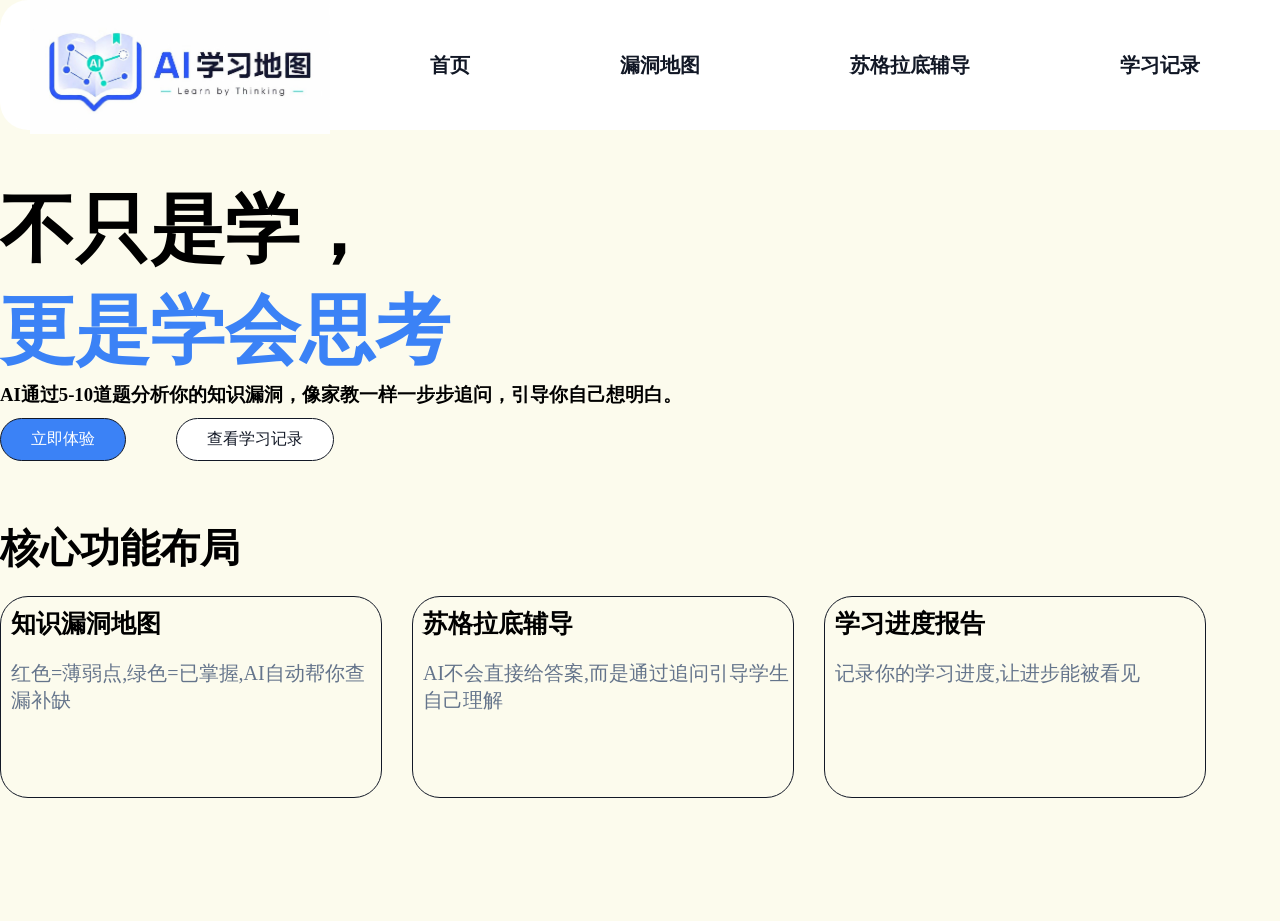
==== templates/index.html @ eb7ebf6b "初始提交: AI学习网站项目" ====
<!DOCTYPE html>
<html>
	<head>
		<meta charset="utf-8">
		<title>ai学习网站</title>
		<link rel="stylesheet" href="/static/style.css" />
	</head>
	<body>
		<div class="title_main">
			<img src="/static/img/logo2.jpg" alt="logo" />
			<div class="title_a">
				<a href="#">首页</a>
				<a href="#">漏洞地图</a>
				<a href="#">苏格拉底辅导</a>
				<a href="#">学习记录</a>
			</div>
		</div>
		<div class="main">
			<p id="up">不只是学，</p>
			<p id="down">更是学会思考</p>
			<h3>AI通过5-10道题分析你的知识漏洞，像家教一样一步步追问，引导你自己想明白。</h3>
			<div class="button1">
				<a href="#">立即体验</a>
			</div>
			<div class="button2">
				<a href="#">查看学习记录</a>
			</div>
			<div class="index">
				<p class="buju">核心功能布局</p>
				<div class="all">
					<div class="Vulnerability_Map">
						<p class="title">知识漏洞地图</p>
						<p class="text">红色=薄弱点,绿色=已掌握,AI自动帮你查漏补缺</p>
					</div>
					<div class="Socrates">
						<p class="title">苏格拉底辅导</p>
						<p class="text">AI不会直接给答案,而是通过追问引导学生自己理解</p>
					</div>
					<div class="Study_Record">
						<p class="title">学习进度报告</p>
						<p class="text">记录你的学习进度,让进步能被看见</p>
				</div>
			</div>
		</div>
	</body>
</html>
---- static/style.css ----
*{
	margin: 0;
	padding: 0;
	background-color: #fcfbed;
}
.title_main{
	width: 1280px;
	height: 80px;
	background-color: #FFFFFF;
	margin: 0 auto;
	padding: 25px 30px;
	border-radius: 28px;
	display: flex;
	align-items: center;
	justify-content: flex-start;
	gap: 100px;
}
.title_main img{
	width: 300px;
	height: auto;
}
.title_a{
	background-color: #FFFFFF;
	padding: 10px 0;
	display: flex;
	gap: 150px;
}
.title_a a{
	text-decoration: none;
	color: #121826;
	font-weight: bold;
	font-size: 20px;
	background-color: #FFFFFF;
}
.title_a a:hover{color: #3b82f6;}
.main{
	margin: 0 auto;
	width: 1280px;
	padding: 50px 0;
}
#up{
	font-weight: bold;
	font-size: 75px;
}
#down{
	font-weight: bold;
	font-size: 75px;
	color: #3b82f6;
}
}
.main h3{
	font-size: 20px;
	color: #64748B;
}
.button1{
	float: left;
	margin: 10px 50px 10px 0;
}
.button2{
	padding: 10px 0;
}
.button1 a{
	text-decoration: none;
	color: white;
	background-color: #3b82f6;
	display: inline-block;
	padding: 10px 30px;
	border-radius: 28px;
	border: 1px solid #121826;
}
.button2 a{
	text-decoration: none;
	color: #121826;
	background-color: white;
	display: inline-block;
	padding: 10px 30px;
	border-radius: 28px;
	border: 1px solid #121826;
}
.index{
	margin: 0 auto;
	width: 1280px;
	height: 300px;
	padding: 50px 0;
}
.buju{
	font-weight: bold;
	font-size: 40px;
	width: 1280px;
}
.Vulnerability_Map{
	width: 380px;
	height: 200px;
	border-radius: 28px;
	border: 1px solid #121826;
	display: flex;
	flex-direction: column;
	overflow: hidden;
	margin-top: 20px;
}
.all{
	width: 1280px;
	display: flex;
	gap: 30px;
}
.title{
	font-size: 25px;
	font-weight: bold;
	background-color: transparent;
	padding: 10px 0 10px 10px;
}
.text{
	font-size: 20px;
	background-color: transparent;
	padding: 10px 0 10px 10px;
	color: #64748B;
}
.Socrates{
	width: 380px;
	height: 200px;
	border-radius: 28px;
	border: 1px solid #121826;
	display: flex;
	flex-direction: column;
	overflow: hidden;
	margin-top: 20px;
}
.Study_Record{
	width: 380px;
	height: 200px;
	border-radius: 28px;
	border: 1px solid #121826;
	display: flex;
	flex-direction: column;
	overflow: hidden;
	margin-top: 20px;
}
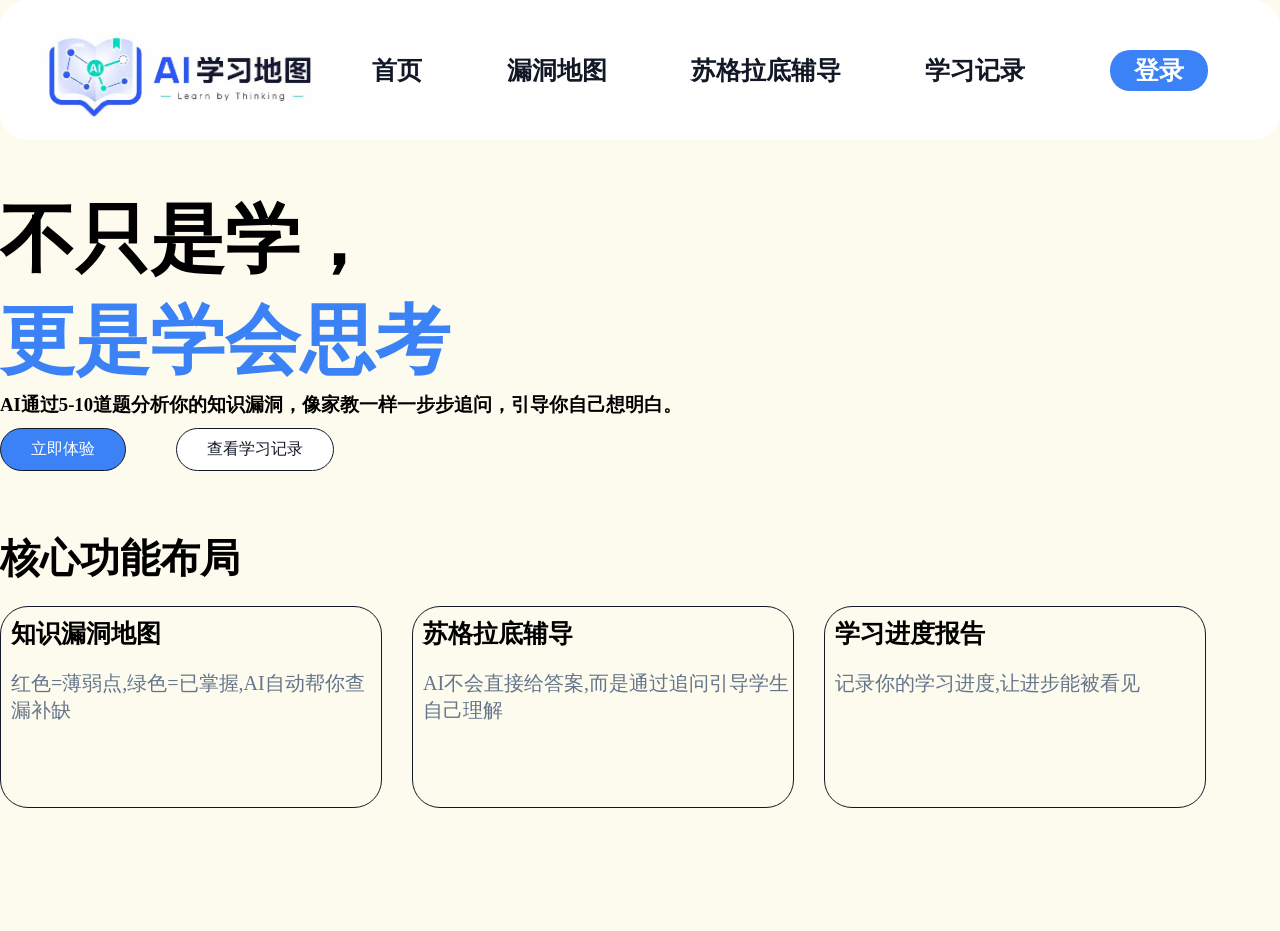
==== commit ce683021: "新增登录弹窗,但未接后端,未写注册窗口" ====
--- a/templates/index.html
+++ b/templates/index.html
@@ -13,6 +13,7 @@
 				<a href="#">漏洞地图</a>
 				<a href="#">苏格拉底辅导</a>
 				<a href="#">学习记录</a>
+				<a href="#" id="login_button">登录</a>
 			</div>
 		</div>
 		<div class="main">
@@ -42,5 +43,14 @@
 				</div>
 			</div>
 		</div>
+		<div id="Mask_layer" class="Mask_layer"></div><!-- 遮罩层 -->
+		<div class="model" id="login_model"><!-- 登录弹窗类选择器 -->
+			<span id="close" class="close">&times;</span><!--关闭按钮 -->
+			<h2>登录</h2><!-- 登录标题 -->
+			<input type="username" id="login_username" placeholder="请输入用户名" /><!-- 用户名输入栏 -->
+			<input type="password" id="login_password" placeholder="请输入密码"/><!-- 密码输入栏 -->
+			<button id="login_submit">登录</button><!-- 登录按钮 -->
+		</div>
+		<script src="/static/login.js"></script>
 	</body>
 </html>
--- a/static/style.css
+++ b/static/style.css
@@ -5,15 +5,15 @@
 }
 .title_main{
 	width: 1280px;
-	height: 80px;
+	height: 140px;
 	background-color: #FFFFFF;
 	margin: 0 auto;
 	padding: 25px 30px;
 	border-radius: 28px;
 	display: flex;
 	align-items: center;
-	justify-content: flex-start;
-	gap: 100px;
+	justify-content: space-between;
+	box-sizing: border-box;
 }
 .title_main img{
 	width: 300px;
@@ -21,17 +21,109 @@
 }
 .title_a{
 	background-color: #FFFFFF;
-	padding: 10px 0;
-	display: flex;
-	gap: 150px;
+	display: flex;
+	flex: 1;
+	align-items: center;
+	justify-content: space-around;
 }
 .title_a a{
 	text-decoration: none;
 	color: #121826;
 	font-weight: bold;
-	font-size: 20px;
+	font-size: 25px;
 	background-color: #FFFFFF;
-}
+	line-height: 1;
+	white-space: nowrap;
+}
+#login_button{
+	color: white;
+	background-color: #3b82f6;
+	padding: 8px 24px;
+	border-radius: 20px;
+	transition: 0.2s;
+}
+#login_button:hover{
+	background-color: #2563eb;
+	color: white;
+}
+
+/* 遮罩层样式 */
+.Mask_layer{
+	display: none;/* 默认隐藏 */
+	position: fixed;
+	top: 0;
+	left: 0;
+	width: 100%;
+	height: 100%;
+	background-color: rgba(0, 0, 0, 0.4);
+	z-index: 999;
+}
+.Mask_layer.show{/* 显示遮罩层 */
+	display: block;
+}
+/* 遮罩层样式 */
+
+/* 弹窗样式 */
+.model{
+	display: none;/* 默认隐藏 */
+	position: fixed;
+	top: 50%;
+	left: 50%;
+	transform: translate(-50%,-50%);
+	background: #FFFFFF;
+	padding: 30px;
+	border-radius: 28px;
+	z-index: 1000;
+	width: 380px;
+	text-align: center;
+}
+.model.show{
+	display: block;/* 显示弹窗 */
+}
+/* 弹窗样式 */
+
+/* 登录标题 */
+.model h2{
+	background-color: transparent;
+}
+/* 登录标题 */
+
+/* 关闭按钮 */
+.close{
+	position: absolute;
+	top: 10px; right: 15px;
+	font-size: 24px;
+	cursor: pointer;
+	background-color: transparent;
+}
+/* 关闭按钮 */
+
+/* 输入框 */
+.model input{
+	width: 100%;
+	padding: 10px;
+	margin: 8px 0;
+	border: 1px solid #e2e8f0;
+	border-radius: 8px;
+	font-size: 16px;
+	box-sizing: border-box;
+	background-color: transparent;
+}
+/* 输入框 */
+
+/* 登录按钮 */
+.model button{
+	width: 100%;
+	padding: 10px;
+	background: #3b82f6;
+	color: #FFFFFF;
+	border: none;
+	border-radius: 8px;
+	cursor: pointer;
+	margin-top: 10px;
+}
+/* 登录按钮 */
+
 .title_a a:hover{color: #3b82f6;}
 .main{
 	margin: 0 auto;
@@ -67,6 +159,11 @@
 	padding: 10px 30px;
 	border-radius: 28px;
 	border: 1px solid #121826;
+	transition: 0.2s;
+}
+.button1 a:hover{
+	background-color: #2563eb;
+	color: white;
 }
 .button2 a{
 	text-decoration: none;
@@ -76,6 +173,11 @@
 	padding: 10px 30px;
 	border-radius: 28px;
 	border: 1px solid #121826;
+	transition: 0.2s;
+}
+.button2 a:hover{
+	background-color: #f6f8ff;
+	color: black;
 }
 .index{
 	margin: 0 auto;
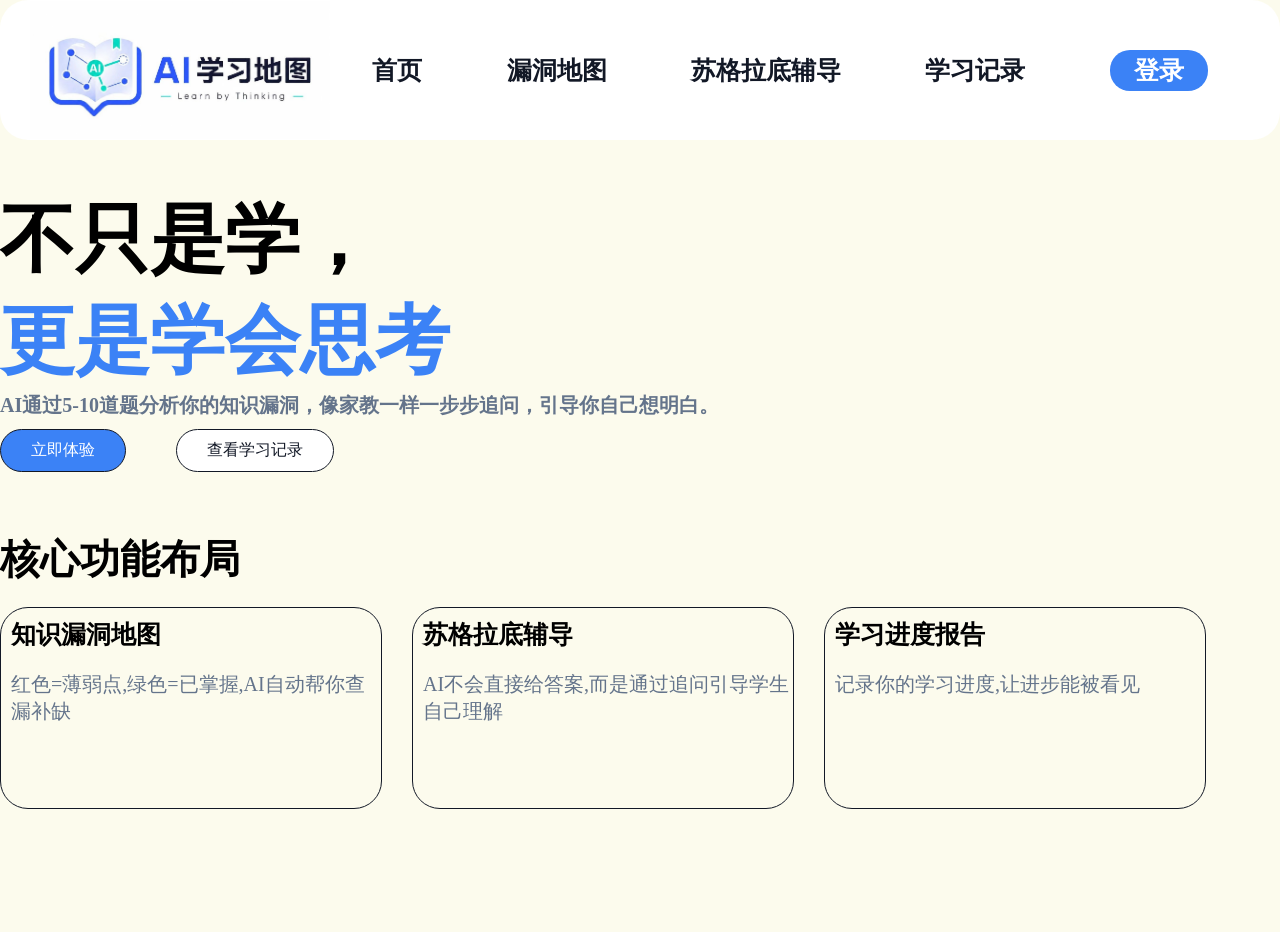
==== commit fd44a5d2: "接入数据库并新增用户面板和账号登录注册功能" ====
--- a/templates/index.html
+++ b/templates/index.html
@@ -7,13 +7,24 @@
 	</head>
 	<body>
 		<div class="title_main">
-			<img src="/static/img/logo2.jpg" alt="logo" />
-			<div class="title_a">
+			<img src="/static/img/logo.jpg" alt="logo" />
+			<div class="title_a"><!-- 导航栏 -->
 				<a href="#">首页</a>
 				<a href="#">漏洞地图</a>
 				<a href="#">苏格拉底辅导</a>
 				<a href="#">学习记录</a>
 				<a href="#" id="login_button">登录</a>
+				<!-- 用户面板 -->
+				<div class="user_menu" id="user_menu">
+					<button class="avatar_button" id="avatar_button">
+						<img src="/static/img/avatar.png" alt="头像" id="avatar_img" />
+					</button>
+					 <div class="main_menu" id="main_menu">
+						<img src="/static/img/avatar.png" alt="头像" id="menu_avatar" />
+						<span id="username"></span>
+						<button id="logout_button">退出登录</button>
+					 </div>
+				</div>
 			</div>
 		</div>
 		<div class="main">
@@ -46,10 +57,15 @@
 		<div id="Mask_layer" class="Mask_layer"></div><!-- 遮罩层 -->
 		<div class="model" id="login_model"><!-- 登录弹窗类选择器 -->
 			<span id="close" class="close">&times;</span><!--关闭按钮 -->
-			<h2>登录</h2><!-- 登录标题 -->
-			<input type="username" id="login_username" placeholder="请输入用户名" /><!-- 用户名输入栏 -->
+			<h2 class='denglu'>登录</h2><!-- 登录标题 -->
+			<h2 class='zhuce'>注册</h2><!-- 注册标题 -->
+			<input type="text" id="login_username" placeholder="请输入用户名" /><!-- 用户名输入栏 -->
 			<input type="password" id="login_password" placeholder="请输入密码"/><!-- 密码输入栏 -->
-			<button id="login_submit">登录</button><!-- 登录按钮 -->
+			<input type="password" id="repeat_password" class="repeat_password" placeholder="请重复密码" />
+			<button id="login_submit">
+				<span class="login_button">登录</span>
+				<span class="register_button">注册</span>
+			</button><!-- 登录注册按钮 -->
 		</div>
 		<script src="/static/login.js"></script>
 	</body>
--- a/static/style.css
+++ b/static/style.css
@@ -77,10 +77,23 @@
 	width: 380px;
 	text-align: center;
 }
+.model.show .register_button,.zhuce,.repeat_password{display: none;}
+.model button span{
+	background-color: transparent;
+	color: #FFFFFF;
+}
+/* 弹窗样式 */
+
+/* 注册页面 */
+.model.show.register .login_button{display: none;}
+.model.show.register .register_button{display: block;}
+.model.show.register .denglu{display: none;}
+.model.show.register .zhuce{display: block;}
+.model.show.register .repeat_password{display: block;}
+
 .model.show{
 	display: block;/* 显示弹窗 */
 }
-/* 弹窗样式 */
 
 /* 登录标题 */
 .model h2{
@@ -124,6 +137,76 @@
 }
 /* 登录按钮 */
 
+/* 用户面板样式 */
+.user_menu{
+	display: none;
+	position: relative;
+	background-color: transparent;
+}
+
+.avatar_button{
+	width: 80px;
+	height: 80px;
+	border-radius: 50%;
+	border: none;
+	padding: 0;
+	cursor: pointer;
+	overflow: hidden;
+	transition: 0.2s;
+}
+
+.avatar_button:hover{opacity: 0.85;}
+
+.avatar_button img{
+	width: 100%;
+	height: 100%;
+	object-fit: cover;
+}
+
+.main_menu{
+	display: none;
+	position: absolute;
+	top: 50px;
+	right: 0;
+	width: 200px;
+	background-color: #FFFFFF;
+	border-radius: 12px;
+	box-shadow: 0 4px 12px rgba(0, 0, 0, 0.15);
+	padding: 15px;
+	z-index: 100;
+}
+
+.main_menu.show{display: block;}
+
+.main_menu #menu_avatar{
+	width: 40px;
+	height: 40px;
+	border-radius: 50%;
+	object-fit: cover;
+}
+
+.main_menu #username{
+	font-weight: bold;
+	font-size: 16px;
+	background-color: transparent;
+}
+
+#logout_button{
+	width: 100%;
+	margin-top: 10px;
+	padding: 8px;
+	border: none;
+	border-radius: 8px;
+	background-color: #fef2f2;
+	color: #ef4444;
+	cursor: pointer;
+	font-size: 14px;
+	transition: 0.2s;
+}
+/* 用户面板样式 */
+
+#logout_button:hover{background-color: #fee2e2;}
+
 .title_a a:hover{color: #3b82f6;}
 .main{
 	margin: 0 auto;
@@ -138,7 +221,6 @@
 	font-weight: bold;
 	font-size: 75px;
 	color: #3b82f6;
-}
 }
 .main h3{
 	font-size: 20px;
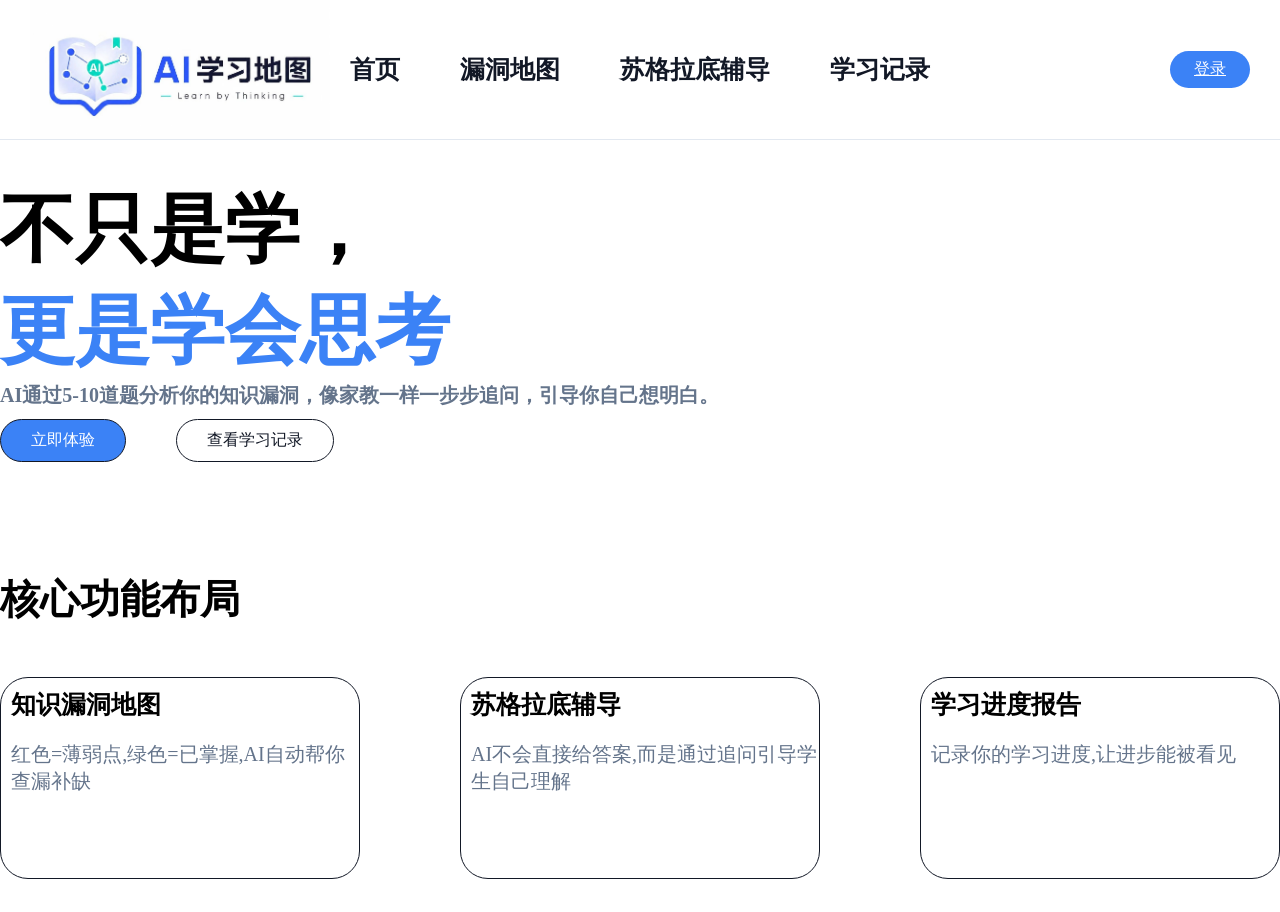
==== commit 78a01b6a: "一部分漏洞地图页面,优化界面逻辑和超链接逻辑" ====
--- a/templates/index.html
+++ b/templates/index.html
@@ -3,16 +3,19 @@
 	<head>
 		<meta charset="utf-8">
 		<title>ai学习网站</title>
-		<link rel="stylesheet" href="/static/style.css" />
+		<link rel="stylesheet" href="/static/index_style.css" />
+		<link rel="stylesheet" href="/static/public.css" />
 	</head>
 	<body>
 		<div class="title_main">
-			<img src="/static/img/logo.jpg" alt="logo" />
+			<img src="/static/img/logo.jpg" alt="logo" class="logo"/>
 			<div class="title_a"><!-- 导航栏 -->
-				<a href="#">首页</a>
-				<a href="#">漏洞地图</a>
-				<a href="#">苏格拉底辅导</a>
-				<a href="#">学习记录</a>
+				<a href="/">首页</a>
+				<a href="/map" class="need_login">漏洞地图</a>
+				<a href="#" class="need_login">苏格拉底辅导</a>
+				<a href="#" class="need_login">学习记录</a>
+			</div>
+			<div class="title_b">
 				<a href="#" id="login_button">登录</a>
 				<!-- 用户面板 -->
 				<div class="user_menu" id="user_menu">
@@ -20,11 +23,14 @@
 						<img src="/static/img/avatar.png" alt="头像" id="avatar_img" />
 					</button>
 					 <div class="main_menu" id="main_menu">
-						<img src="/static/img/avatar.png" alt="头像" id="menu_avatar" />
-						<span id="username"></span>
+						 <div class="user_info">
+						 	<img src="/static/img/avatar.png" alt="头像" id="menu_avatar" />
+						 	<span id="username"></span>
+						 </div>
 						<button id="logout_button">退出登录</button>
 					 </div>
 				</div>
+				<button id="name_button"></button>
 			</div>
 		</div>
 		<div class="main">
@@ -32,10 +38,10 @@
 			<p id="down">更是学会思考</p>
 			<h3>AI通过5-10道题分析你的知识漏洞，像家教一样一步步追问，引导你自己想明白。</h3>
 			<div class="button1">
-				<a href="#">立即体验</a>
+				<a href="/map" class="need_login">立即体验</a>
 			</div>
 			<div class="button2">
-				<a href="#">查看学习记录</a>
+				<a href="#" class="need_login">查看学习记录</a>
 			</div>
 			<div class="index">
 				<p class="buju">核心功能布局</p>
@@ -54,6 +60,7 @@
 				</div>
 			</div>
 		</div>
+		</div>
 		<div id="Mask_layer" class="Mask_layer"></div><!-- 遮罩层 -->
 		<div class="model" id="login_model"><!-- 登录弹窗类选择器 -->
 			<span id="close" class="close">&times;</span><!--关闭按钮 -->
@@ -67,6 +74,6 @@
 				<span class="register_button">注册</span>
 			</button><!-- 登录注册按钮 -->
 		</div>
-		<script src="/static/login.js"></script>
+		<script src="/static/index.js"></script>
 	</body>
 </html>
--- a/static/index_style.css
+++ b/static/index_style.css
@@ -0,0 +1,113 @@
+.main{
+	margin: 0 auto;
+	max-width: 1280px;
+	padding: 40px 0;
+}
+#up{
+	font-weight: bold;
+	font-size: 75px;
+}
+#down{
+	font-weight: bold;
+	font-size: 75px;
+	color: #3b82f6;
+}
+.main h3{
+	font-size: 20px;
+	color: #64748B;
+}
+.button1{
+	float: left;
+	margin: 10px 50px 10px 0;
+}
+.button2{
+	padding: 10px 0;
+}
+.button1 a{
+	text-decoration: none;
+	color: white;
+	background-color: #3b82f6;
+	display: inline-block;
+	padding: 10px 30px;
+	border-radius: 28px;
+	border: 1px solid #121826;
+	transition: 0.2s;
+}
+.button1 a:hover{
+	background-color: #2563eb;
+	color: white;
+}
+.button2 a{
+	text-decoration: none;
+	color: #121826;
+	background-color: white;
+	display: inline-block;
+	padding: 10px 30px;
+	border-radius: 28px;
+	border: 1px solid #121826;
+	transition: 0.2s;
+}
+.button2 a:hover{
+	background-color: #f6f8ff;
+	color: black;
+}
+.index{
+	margin: 0 auto;
+	max-width: 1280px;
+	height: 300px;
+	padding: 50px 0;
+}
+.buju{
+	margin-top: 50px;
+	font-weight: bold;
+	font-size: 40px;
+	max-width: 1280px;
+}
+.Vulnerability_Map{
+	width: 380px;
+	height: 200px;
+	border-radius: 28px;
+	border: 1px solid #121826;
+	display: flex;
+	flex-direction: column;
+	overflow: hidden;
+	margin-top: 20px;
+}
+.all{
+	margin-top: 30px;
+	max-width: 1280px;
+	display: flex;
+	gap: 100px;
+}
+.title{
+	font-size: 25px;
+	font-weight: bold;
+	background-color: transparent;
+	padding: 10px 0 10px 10px;
+}
+.text{
+	font-size: 20px;
+	background-color: transparent;
+	padding: 10px 0 10px 10px;
+	color: #64748B;
+}
+.Socrates{
+	width: 380px;
+	height: 200px;
+	border-radius: 28px;
+	border: 1px solid #121826;
+	display: flex;
+	flex-direction: column;
+	overflow: hidden;
+	margin-top: 20px;
+}
+.Study_Record{
+	width: 380px;
+	height: 200px;
+	border-radius: 28px;
+	border: 1px solid #121826;
+	display: flex;
+	flex-direction: column;
+	overflow: hidden;
+	margin-top: 20px;
+}
--- a/static/public.css
+++ b/static/public.css
@@ -0,0 +1,242 @@
+*{
+	margin: 0;
+	padding: 0;
+}
+.title_main{
+	position: relative;
+	width: 100%;
+	height: 140px;
+	margin: 0 auto;
+	padding: 25px 30px;
+	display: flex;
+	align-items: center;
+	justify-content: space-between;
+	box-sizing: border-box;
+	border-bottom: 1px solid #e2e8f0;
+	background-color: transparent;
+}
+.logo{
+	width: 300px;
+	height: auto;
+}
+.title_a{
+	position: absolute;
+	left: 50%;
+	transform: translateX(-50%);
+	display: flex;
+	align-items: center;
+	gap: 60px;
+	background-color: transparent;
+}
+.title_b{
+	display: flex;
+	align-items: center;
+	gap: 15px;
+	background-color: transparent;
+}
+.title_a a{
+	text-decoration: none;
+	color: #121826;
+	font-weight: bold;
+	font-size: 25px;
+	background-color: transparent;
+	white-space: nowrap;
+}
+#login_button{
+	color: white;
+	background-color: #3b82f6;
+	padding: 8px 24px;
+	border-radius: 20px;
+	transition: 0.2s;
+}
+#login_button:hover{
+	background-color: #2563eb;
+	color: white;
+}
+
+/* 遮罩层样式 */
+.Mask_layer{
+	display: none;/* 默认隐藏 */
+	position: fixed;
+	top: 0;
+	left: 0;
+	width: 100%;
+	height: 100%;
+	background-color: rgba(0, 0, 0, 0.4);
+	z-index: 999;
+}
+.Mask_layer.show{/* 显示遮罩层 */
+	display: block;
+}
+/* 遮罩层样式 */
+
+/* 弹窗样式 */
+.model{
+	display: none;/* 默认隐藏 */
+	position: fixed;
+	top: 50%;
+	left: 50%;
+	transform: translate(-50%,-50%);
+	background: #FFFFFF;
+	padding: 30px;
+	border-radius: 28px;
+	z-index: 1000;
+	width: 380px;
+	text-align: center;
+}
+.model.show .register_button,.zhuce,.repeat_password{display: none;}
+.model button span{
+	background-color: transparent;
+	color: #FFFFFF;
+}
+/* 弹窗样式 */
+
+/* 注册页面 */
+.model.show.register .login_button{display: none;}
+.model.show.register .register_button{display: block;}
+.model.show.register .denglu{display: none;}
+.model.show.register .zhuce{display: block;}
+.model.show.register .repeat_password{display: block;}
+
+.model.show{
+	display: block;/* 显示弹窗 */
+}
+
+/* 登录标题 */
+.model h2{
+	background-color: transparent;
+}
+/* 登录标题 */
+
+/* 关闭按钮 */
+.close{
+	position: absolute;
+	top: 10px; right: 15px;
+	font-size: 24px;
+	cursor: pointer;
+	background-color: transparent;
+}
+/* 关闭按钮 */
+
+/* 输入框 */
+.model input{
+	width: 100%;
+	padding: 10px;
+	margin: 8px 0;
+	border: 1px solid #e2e8f0;
+	border-radius: 8px;
+	font-size: 16px;
+	box-sizing: border-box;
+	background-color: transparent;
+}
+/* 输入框 */
+
+/* 登录按钮 */
+.model button{
+	width: 100%;
+	padding: 10px;
+	background: #3b82f6;
+	color: #FFFFFF;
+	border: none;
+	border-radius: 8px;
+	cursor: pointer;
+	margin-top: 10px;
+}
+/* 登录按钮 */
+
+/* 用户面板样式 */
+.user_menu{
+	display: none;
+	position: relative;
+	background-color: transparent;
+}
+
+#name_button{
+	border: none;
+	display: none;
+	font-weight: bold;
+	font-size: 20px;
+	color: #121826;
+	background-color: transparent;
+	white-space: nowrap;
+	margin-left: 20px;
+	cursor: pointer;
+}
+
+#username{
+	line-height: 40px;
+	padding:0 0 0 20px;
+}
+
+.avatar_button{
+	width: 80px;
+	height: 80px;
+	border-radius: 50%;
+	border: none;
+	padding: 0;
+	cursor: pointer;
+	overflow: hidden;
+	transition: 0.2s;
+	background-color: transparent;
+}
+
+.avatar_button:hover{opacity: 0.85;}
+
+.avatar_button img{
+	width: 100%;
+	height: 100%;
+	object-fit: cover;
+}
+
+.main_menu{
+	display: none;
+	position: absolute;
+	top: 90px;
+	right: 0;
+	width: 200px;
+	background-color: #FFFFFF;
+	border-radius: 12px;
+	box-shadow: 0 4px 12px rgba(0, 0, 0, 0.15);
+	padding: 15px;
+	z-index: 100;
+}
+
+.main_menu.show{display: block;}
+
+.main_menu #menu_avatar{
+	width: 50px;
+	height: 50px;
+	border-radius: 50%;
+	object-fit: cover;
+}
+
+.user_info{
+	display: flex;
+	align-items: center;
+	gap: 10px;
+	padding-bottom: 12px;
+	border-bottom: 1px solid #e2e8f0;
+	background-color: transparent;
+}
+
+.main_menu #username{
+	font-weight: bold;
+	font-size: 20px;
+	background-color: transparent;
+}
+
+#logout_button{
+	width: 100%;
+	margin-top: 10px;
+	padding: 8px;
+	border: none;
+	border-radius: 8px;
+	background-color: #fef2f2;
+	color: #ef4444;
+	cursor: pointer;
+	font-size: 14px;
+	transition: 0.2s;
+}
+#logout_button:hover{background-color: #fee2e2;}
+.title_a a:hover{color: #3b82f6;}
+/* 用户面板样式 */
